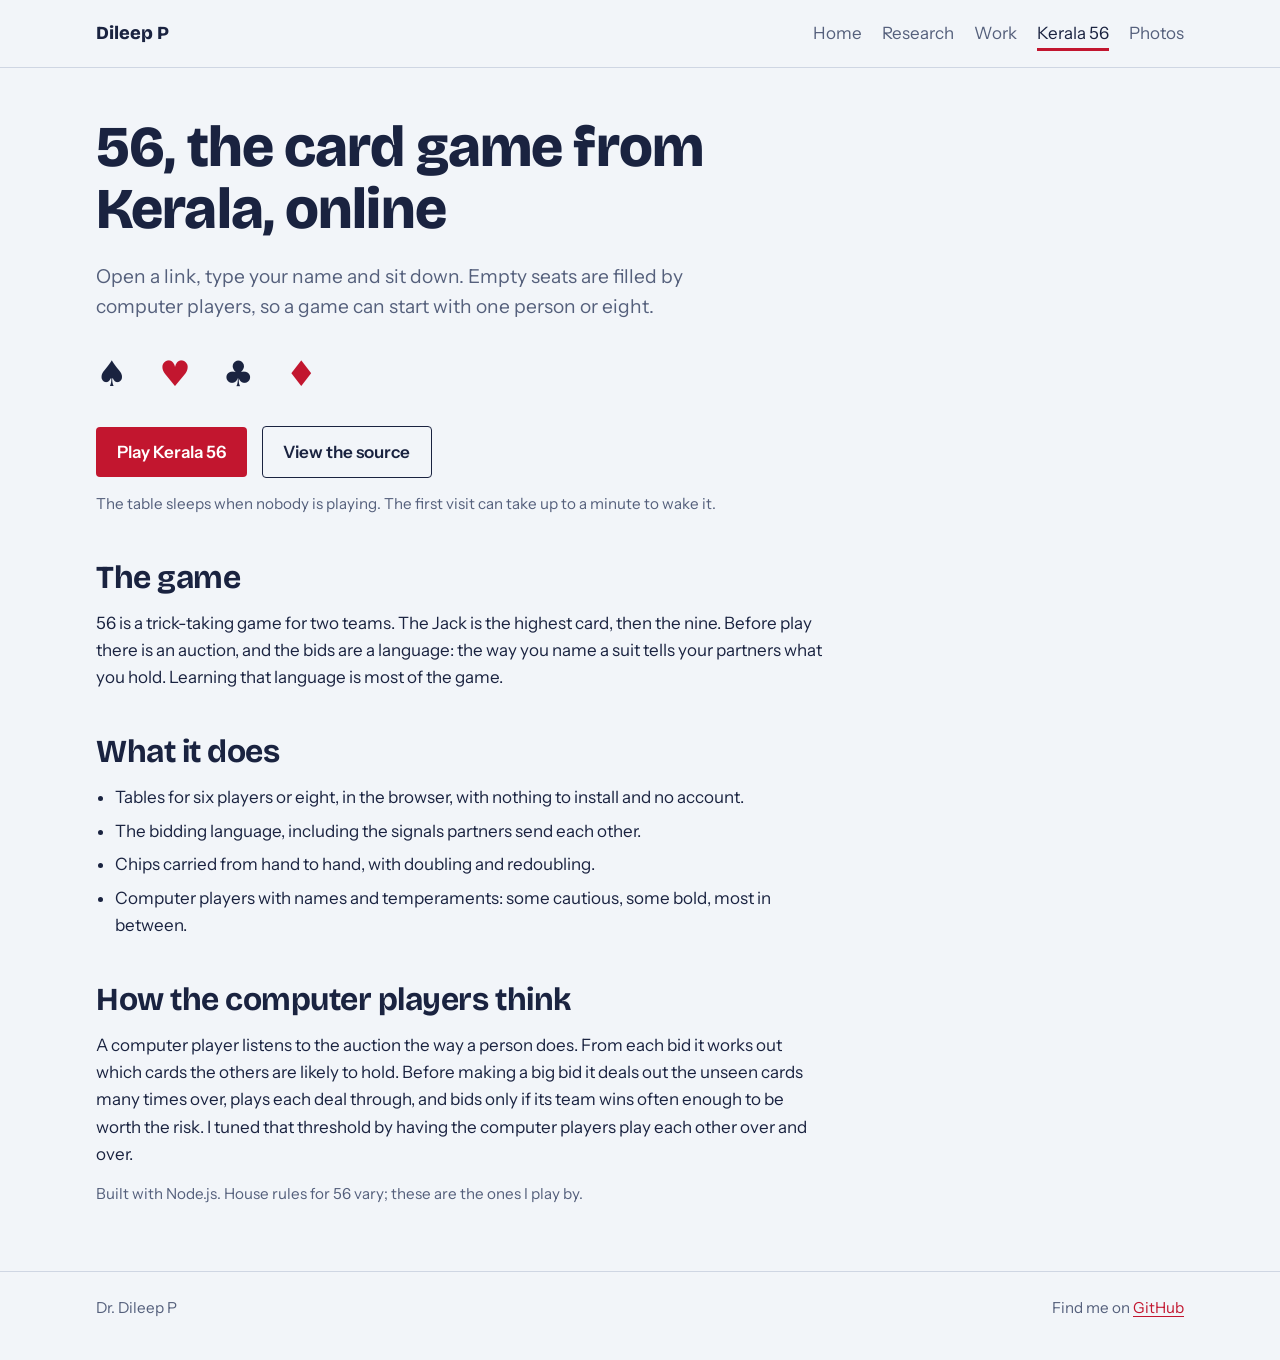
==== kerala56.html @ 721c2a9f "Personal website: home, research, work, Kerala 56, photos Co-Authored-By: Claude Fable 5.2 <noreply@" ====
<!DOCTYPE html>
<html lang="en">
<head>
<meta charset="utf-8">
<meta name="viewport" content="width=device-width, initial-scale=1">
<title>Kerala 56 - Dileep P</title>
<meta name="description" content="An online table for 56, the Kerala card game, with computer players that bid by simulation.">
<link rel="preconnect" href="https://fonts.googleapis.com">
<link rel="preconnect" href="https://fonts.gstatic.com" crossorigin>
<link href="https://fonts.googleapis.com/css2?family=Bricolage+Grotesque:opsz,wght@12..96,700;12..96,800&amp;family=Instrument+Sans:wght@400;600&amp;display=swap" rel="stylesheet">
<link rel="stylesheet" href="css/site.css">
</head>
<body>
  <header class="site-header">
    <div class="wrap">
      <a class="site-name" href="index.html">Dileep P</a>
      <nav aria-label="Main">
        <a href="index.html">Home</a>
        <a href="research.html">Research</a>
        <a href="work.html">Work</a>
        <a href="kerala56.html" aria-current="page">Kerala 56</a>
        <a href="photos.html">Photos</a>
      </nav>
    </div>
  </header>
  <main>
    <div class="wrap">
      <h1 class="page-title">56, the card game from Kerala, online</h1>
      <p class="standfirst">Open a link, type your name and sit down. Empty seats are filled by computer players, so a game can start with one person or eight.</p>
      <p class="suits" aria-hidden="true">&spades; <span class="warm">&hearts;</span> &clubs; <span class="warm">&diams;</span></p>
      <a class="button" href="https://kerala-56.onrender.com">Play Kerala 56</a>
      <a class="button quiet" href="https://github.com/p-dileep/kerala-56">View the source</a>
      <p class="note">The table sleeps when nobody is playing. The first visit can take up to a minute to wake it.</p>

      <div class="prose">
        <h2>The game</h2>
        <p>56 is a trick-taking game for two teams. The Jack is the highest card, then the nine. Before play there is an auction, and the bids are a language: the way you name a suit tells your partners what you hold. Learning that language is most of the game.</p>

        <h2>What it does</h2>
        <ul>
          <li>Tables for six players or eight, in the browser, with nothing to install and no account.</li>
          <li>The bidding language, including the signals partners send each other.</li>
          <li>Chips carried from hand to hand, with doubling and redoubling.</li>
          <li>Computer players with names and temperaments: some cautious, some bold, most in between.</li>
        </ul>

        <h2>How the computer players think</h2>
        <p>A computer player listens to the auction the way a person does. From each bid it works out which cards the others are likely to hold. Before making a big bid it deals out the unseen cards many times over, plays each deal through, and bids only if its team wins often enough to be worth the risk. I tuned that threshold by having the computer players play each other over and over.</p>
        <p class="note">Built with Node.js. House rules for 56 vary; these are the ones I play by.</p>
      </div>
    </div>
  </main>
  <footer class="site-footer">
    <div class="wrap">
      <p>Dr. Dileep P</p>
      <p>Find me on <a href="https://github.com/p-dileep">GitHub</a></p>
    </div>
  </footer>
</body>
</html>
---- css/site.css ----
/* Palette drawn from the portrait: navy cap, red shirt, leaf and marigold behind. */
:root {
  --paper: #f2f5f9;
  --panel: #ffffff;
  --ink: #1a2340;
  --ink-soft: #55607c;
  --rule: #cfd6e3;
  --red: #c2162f;
  --leaf: #3f7242;
  --marigold: #e0a912;
  --display: "Bricolage Grotesque", "Trebuchet MS", "Segoe UI", sans-serif;
  --body: "Instrument Sans", "Segoe UI", system-ui, sans-serif;
  --measure: 66ch;
}

@media (prefers-color-scheme: dark) {
  :root {
    --paper: #121829;
    --panel: #1a2238;
    --ink: #e8ecf5;
    --ink-soft: #a3adc6;
    --rule: #2f3a58;
    --red: #ff6b7d;
    --leaf: #8fc98f;
    --marigold: #f2c230;
  }
}

*, *::before, *::after { box-sizing: border-box; }

html { -webkit-text-size-adjust: 100%; }

body {
  margin: 0;
  background: var(--paper);
  color: var(--ink);
  font-family: var(--body);
  font-size: 1.0625rem;
  line-height: 1.6;
}

img, svg { max-width: 100%; height: auto; display: block; }

a { color: var(--red); text-underline-offset: 0.18em; }
a:hover { text-decoration-thickness: 2px; }
:focus-visible { outline: 3px solid var(--marigold); outline-offset: 3px; }

h1, h2, h3 {
  font-family: var(--display);
  line-height: 1.08;
  letter-spacing: -0.015em;
  margin: 0;
}
h1 { font-size: clamp(2.6rem, 8vw, 5rem); font-weight: 800; }
h2 { font-size: clamp(1.5rem, 3.5vw, 2rem); font-weight: 700; margin-top: 2.75rem; }
h3 { font-size: 1.2rem; font-weight: 700; margin-top: 1.75rem; }
p { margin: 0.9rem 0 0; }

.wrap { width: min(100% - 2.5rem, 68rem); margin-inline: auto; }

/* Header */
.site-header { border-bottom: 1px solid var(--rule); }
.site-header .wrap {
  display: flex;
  flex-wrap: wrap;
  align-items: baseline;
  justify-content: space-between;
  gap: 0.25rem 1.5rem;
  padding-block: 1rem;
}
.site-name {
  font-family: var(--display);
  font-weight: 800;
  font-size: 1.15rem;
  color: var(--ink);
  text-decoration: none;
}
.site-header nav { display: flex; flex-wrap: wrap; gap: 0.25rem 1.25rem; }
.site-header nav a { color: var(--ink-soft); text-decoration: none; padding-block: 0.25rem; }
.site-header nav a:hover { color: var(--ink); }
.site-header nav a[aria-current="page"] {
  color: var(--ink);
  box-shadow: inset 0 -3px 0 var(--red);
}

main { padding-block: 3rem 4rem; }

/* Home hero */
.hero {
  display: grid;
  grid-template-columns: minmax(0, 1.15fr) minmax(0, 0.85fr);
  gap: 3rem;
  align-items: center;
}
.hero-text p { max-width: 34rem; font-size: 1.15rem; }
.hero-text .lede { color: var(--ink-soft); }
.portrait { position: relative; margin: 0 0 2rem; }
.portrait img {
  width: 100%;
  aspect-ratio: 4 / 5;
  object-fit: cover;
  border-radius: 4px;
}
/* The one flourish: a 16-point constellation that settles out of noise. */
.constellation {
  position: absolute;
  left: -2.25rem;
  bottom: -2rem;
  width: 8.5rem;
  padding: 0.9rem;
  background: var(--ink);
  border-radius: 4px;
}
.constellation circle {
  fill: var(--marigold);
  animation: settle 1.6s cubic-bezier(0.2, 0.9, 0.25, 1) both;
}
@media (prefers-color-scheme: dark) {
  .constellation { background: var(--panel); border: 1px solid var(--rule); }
}
@keyframes settle {
  from { transform: translate(var(--dx), var(--dy)); opacity: 0.35; }
  to { transform: translate(0, 0); opacity: 1; }
}
@media (prefers-reduced-motion: reduce) {
  .constellation circle { animation: none; }
}

/* Home: the three things */
.card-grid { margin-top: 4rem; border-top: 2px solid var(--ink); }
.card {
  display: grid;
  grid-template-columns: minmax(0, 14rem) minmax(0, 1fr);
  gap: 0.25rem 2rem;
  padding-block: 1.4rem;
  border-bottom: 1px solid var(--rule);
  color: inherit;
  text-decoration: none;
}
.card h2 { margin: 0; font-size: 1.5rem; }
.card p { margin: 0; color: var(--ink-soft); max-width: 40rem; }
.card:hover h2 { color: var(--red); }

/* Reading pages */
.page-title { max-width: 18ch; font-size: clamp(2.2rem, 6vw, 3.6rem); }
.standfirst { max-width: 40rem; font-size: 1.2rem; color: var(--ink-soft); margin-top: 1.25rem; }
.prose { max-width: var(--measure); }
.prose ul { padding-left: 1.2rem; margin: 0.9rem 0 0; }
.prose li { margin-top: 0.4rem; }
.prose cite { font-style: italic; }

.figure { margin: 2.25rem 0 0; }
.figure figcaption { color: var(--ink-soft); font-size: 0.95rem; margin-top: 0.6rem; max-width: var(--measure); }

.signals {
  display: grid;
  grid-template-columns: repeat(auto-fill, minmax(9rem, 1fr));
  gap: 1rem;
  max-width: 44rem;
}
.signals div {
  background: var(--panel);
  border: 1px solid var(--rule);
  border-radius: 4px;
  padding: 0.75rem 0.75rem 0.6rem;
  text-align: center;
  font-family: var(--display);
  font-weight: 700;
}
.signals svg { margin-bottom: 0.4rem; }
.signals line { stroke: var(--rule); stroke-width: 1; }
.signals circle { fill: var(--red); }

.suits {
  font-size: 2.2rem;
  letter-spacing: 0.35em;
  margin-top: 1.5rem;
  color: var(--ink);
}
.suits .warm { color: var(--red); }

.button {
  display: inline-block;
  margin: 1.5rem 0.75rem 0 0;
  padding: 0.7rem 1.3rem;
  border-radius: 4px;
  background: var(--red);
  color: #fff;
  font-weight: 600;
  text-decoration: none;
}
.button.quiet { background: transparent; color: var(--ink); border: 1.5px solid var(--ink); }
@media (prefers-color-scheme: dark) {
  .button { color: #121829; }
  .button.quiet { color: var(--ink); }
}
.note { color: var(--ink-soft); font-size: 0.95rem; }

/* Photos */
.gallery {
  display: grid;
  grid-template-columns: repeat(auto-fill, minmax(16rem, 1fr));
  gap: 1rem;
  margin-top: 2rem;
}
.gallery img { width: 100%; aspect-ratio: 4 / 3; object-fit: cover; border-radius: 4px; }

/* Footer */
.site-footer { border-top: 1px solid var(--rule); color: var(--ink-soft); font-size: 0.95rem; }
.site-footer .wrap {
  display: flex;
  flex-wrap: wrap;
  justify-content: space-between;
  gap: 0.5rem 2rem;
  padding-block: 1.5rem 2.5rem;
}
.site-footer p { margin: 0; }

@media (max-width: 700px) {
  main { padding-block: 2rem 3rem; }
  .hero { grid-template-columns: 1fr; gap: 2rem; }
  .portrait { order: -1; max-width: 20rem; margin-left: 1.25rem; }
  .constellation { left: -1.25rem; bottom: -1.5rem; width: 6.5rem; padding: 0.7rem; }
  .card { grid-template-columns: 1fr; }
}
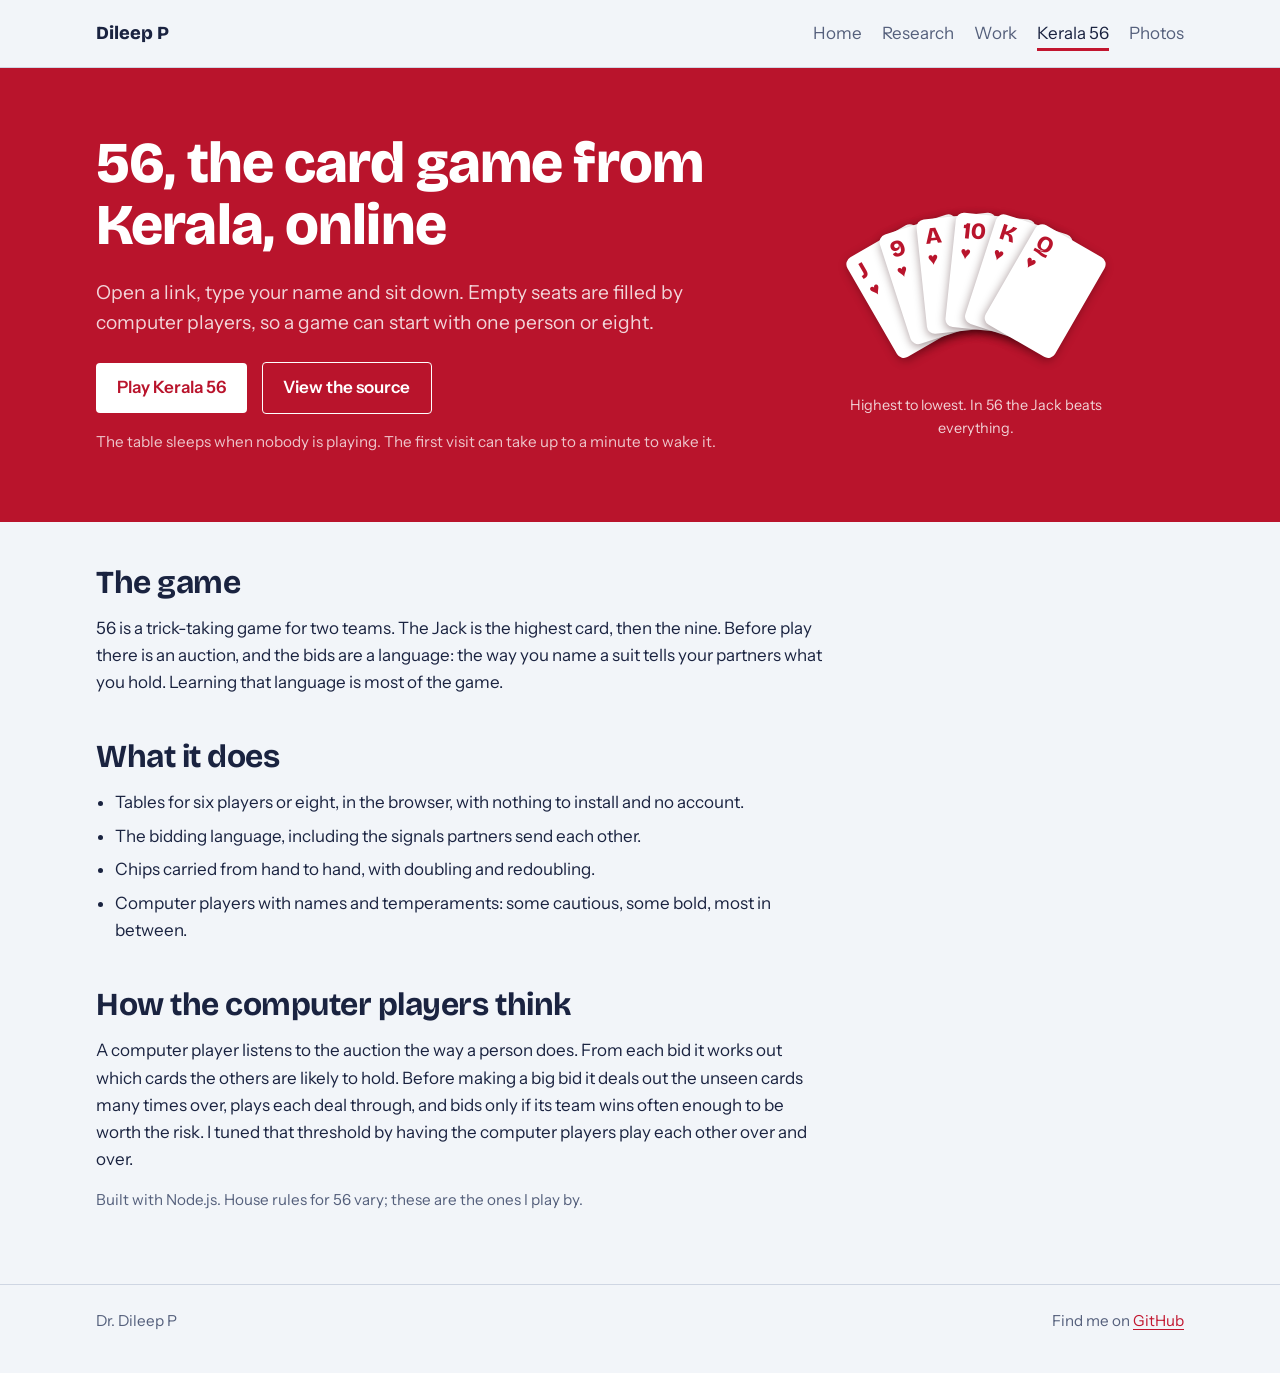
==== commit b98485b3: "Redesign: section bands, home panels, signal noise demo, card fan Co-Authored-By: Claude Fable 5.2 <" ====
--- a/kerala56.html
+++ b/kerala56.html
@@ -25,12 +25,19 @@
   </header>
   <main>
     <div class="wrap">
-      <h1 class="page-title">56, the card game from Kerala, online</h1>
-      <p class="standfirst">Open a link, type your name and sit down. Empty seats are filled by computer players, so a game can start with one person or eight.</p>
-      <p class="suits" aria-hidden="true">&spades; <span class="warm">&hearts;</span> &clubs; <span class="warm">&diams;</span></p>
-      <a class="button" href="https://kerala-56.onrender.com">Play Kerala 56</a>
-      <a class="button quiet" href="https://github.com/p-dileep/kerala-56">View the source</a>
-      <p class="note">The table sleeps when nobody is playing. The first visit can take up to a minute to wake it.</p>
+      <section class="band band-kerala">
+        <div class="band-text">
+          <h1 class="page-title">56, the card game from Kerala, online</h1>
+          <p class="standfirst">Open a link, type your name and sit down. Empty seats are filled by computer players, so a game can start with one person or eight.</p>
+          <a class="button" href="https://kerala-56.onrender.com">Play Kerala 56</a>
+          <a class="button quiet" href="https://github.com/p-dileep/kerala-56">View the source</a>
+          <p class="note">The table sleeps when nobody is playing. The first visit can take up to a minute to wake it.</p>
+        </div>
+        <div class="band-art">
+          <div class="fan" role="img" aria-label="Six hearts fanned in rank order: Jack, nine, ace, ten, king, queen"><span style="--i:0">J<small>&hearts;</small></span><span style="--i:1">9<small>&hearts;</small></span><span style="--i:2">A<small>&hearts;</small></span><span style="--i:3">10<small>&hearts;</small></span><span style="--i:4">K<small>&hearts;</small></span><span style="--i:5">Q<small>&hearts;</small></span></div>
+          <p class="fan-caption">Highest to lowest. In 56 the Jack beats everything.</p>
+        </div>
+      </section>
 
       <div class="prose">
         <h2>The game</h2>
--- a/css/site.css
+++ b/css/site.css
@@ -223,3 +223,187 @@
   .constellation { left: -1.25rem; bottom: -1.5rem; width: 6.5rem; padding: 0.7rem; }
   .card { grid-template-columns: 1fr; }
 }
+
+/* ---- Section colours: fixed, so the bands read the same in light and dark ---- */
+:root {
+  --navy-fixed: #1a2340;
+  --green-fixed: #2c5a35;
+  --red-fixed: #b9142c;
+  --gold-fixed: #e6b01e;
+  --on-band: #ffffff;
+}
+
+body { overflow-x: clip; }
+main { padding-block: 0 4.5rem; }
+.hero { padding-top: 3.5rem; }
+
+/* Full-width coloured band that opens each section page */
+.band {
+  margin-inline: calc(50% - 50vw);
+  padding: 4rem calc(50vw - 50%) 4.25rem;
+  display: grid;
+  grid-template-columns: minmax(0, 1.2fr) minmax(0, 0.8fr);
+  gap: 3rem;
+  align-items: center;
+  color: var(--on-band);
+  margin-bottom: 1rem;
+}
+.band .standfirst { color: rgb(255 255 255 / 0.82); }
+.band .note { color: rgb(255 255 255 / 0.75); margin-top: 1rem; }
+.band-research { background: var(--navy-fixed); }
+.band-work { background: var(--green-fixed); }
+.band-kerala { background: var(--red-fixed); }
+.band-photos { background: var(--gold-fixed); color: var(--navy-fixed); display: block; }
+.band-art { justify-self: center; width: min(100%, 20rem); }
+.band :focus-visible { outline-color: #fff; }
+
+.band-art .qam circle {
+  fill: var(--gold-fixed);
+  animation: settle 1.8s cubic-bezier(0.2, 0.9, 0.25, 1) both;
+}
+.band-art .qam line { stroke: rgb(255 255 255 / 0.25); stroke-width: 0.6; }
+@media (prefers-reduced-motion: reduce) {
+  .band-art .qam circle { animation: none; }
+}
+
+.band-art .curve .grid { stroke: rgb(255 255 255 / 0.18); stroke-width: 1; }
+.band-art .curve .tested { fill: none; stroke: var(--gold-fixed); stroke-width: 3; stroke-linejoin: round; stroke-linecap: round; }
+.band-art .curve .paper { fill: none; stroke: #fff; stroke-width: 3; stroke-dasharray: 2 7; stroke-linecap: round; }
+.band-art .curve text { fill: rgb(255 255 255 / 0.85); font: 600 11px var(--body); }
+
+.band .button { background: #fff; color: var(--red-fixed); }
+.band .button.quiet { background: transparent; color: #fff; border-color: #fff; }
+
+/* A hand of 56, highest card first */
+.fan { position: relative; height: 11rem; margin: 0.5rem 0 4rem; }
+.fan span {
+  position: absolute;
+  left: 50%;
+  bottom: 0;
+  width: 5rem;
+  height: 7.2rem;
+  margin-left: -2.5rem;
+  padding: 0.4rem 0.5rem;
+  background: #fff;
+  color: var(--red-fixed);
+  border-radius: 8px;
+  box-shadow: 0 3px 10px rgb(40 0 8 / 0.4);
+  font: 800 1.45rem/1 var(--display);
+  transform-origin: 50% 170%;
+  transform: rotate(calc((var(--i) - 2.5) * 12deg));
+}
+.fan small { display: block; font-size: 1.1rem; margin-top: 0.15rem; }
+.fan-caption { text-align: center; font-size: 0.9rem; color: rgb(255 255 255 / 0.8); margin-top: 0.9rem; }
+
+/* Home: three doors, one colour each */
+.panels {
+  display: grid;
+  grid-template-columns: repeat(3, minmax(0, 1fr));
+  gap: 1.25rem;
+  margin-top: 4.5rem;
+}
+.panel {
+  display: flex;
+  flex-direction: column;
+  min-height: 19rem;
+  padding: 1.5rem;
+  border-radius: 6px;
+  color: #fff;
+  text-decoration: none;
+  transition: transform 0.18s ease;
+}
+.panel:hover { transform: translateY(-4px); }
+.panel-research { background: var(--navy-fixed); }
+.panel-work { background: var(--green-fixed); }
+.panel-kerala { background: var(--red-fixed); }
+.panel .motif { height: 6.5rem; margin-bottom: auto; }
+.panel .motif svg { height: 100%; width: auto; }
+.panel .motif circle { fill: var(--gold-fixed); }
+.panel .motif polyline { fill: none; stroke: var(--gold-fixed); stroke-width: 4; stroke-linejoin: round; stroke-linecap: round; }
+.panel .motif.glyphs { font-size: 2.6rem; letter-spacing: 0.2em; line-height: 6.5rem; }
+.panel h2 { margin: 1.5rem 0 0; font-size: 1.7rem; }
+.panel p { margin: 0.5rem 0 0; color: rgb(255 255 255 / 0.85); font-size: 1rem; line-height: 1.5; }
+@media (prefers-reduced-motion: reduce) {
+  .panel { transition: none; }
+  .panel:hover { transform: none; }
+}
+
+/* Research: the noise demo */
+.demo {
+  display: grid;
+  grid-template-columns: minmax(0, 18rem) minmax(0, 1fr);
+  gap: 1.75rem;
+  align-items: center;
+  margin-top: 1.25rem;
+  padding: 1.25rem;
+  background: var(--panel);
+  border: 1px solid var(--rule);
+  border-radius: 6px;
+  max-width: 44rem;
+}
+.demo canvas { width: 100%; aspect-ratio: 1; border-radius: 4px; background: var(--paper); }
+.demo fieldset { border: 0; padding: 0; margin: 0; display: flex; flex-wrap: wrap; gap: 0.5rem; }
+.demo legend, .demo label.range { font-weight: 600; padding: 0; margin-bottom: 0.5rem; display: block; }
+.demo .chip { position: relative; }
+.demo .chip input { position: absolute; opacity: 0; inset: 0; }
+.demo .chip span {
+  display: block;
+  padding: 0.35rem 0.8rem;
+  border: 1.5px solid var(--rule);
+  border-radius: 999px;
+  font-family: var(--display);
+  font-weight: 700;
+  cursor: pointer;
+}
+.demo .chip input:checked + span { background: var(--ink); border-color: var(--ink); color: var(--paper); }
+.demo .chip input:focus-visible + span { outline: 3px solid var(--marigold); outline-offset: 3px; }
+.demo label.range { margin-top: 1.25rem; }
+.demo output { color: var(--red); font-variant-numeric: tabular-nums; }
+.demo input[type="range"] { width: 100%; accent-color: var(--red); }
+.demo .note { margin-top: 0.75rem; }
+
+/* Work: how an idea earns its way to live */
+.steps {
+  list-style: none;
+  counter-reset: step;
+  display: grid;
+  grid-template-columns: repeat(4, minmax(0, 1fr));
+  gap: 1rem;
+  padding: 0;
+  margin: 2.5rem 0 0;
+}
+.steps li {
+  counter-increment: step;
+  padding: 1rem 1rem 1.1rem;
+  background: var(--panel);
+  border: 1px solid var(--rule);
+  border-top: 4px solid var(--leaf);
+  border-radius: 4px;
+  font-size: 0.98rem;
+  line-height: 1.45;
+  color: var(--ink-soft);
+}
+.steps li::before {
+  content: counter(step);
+  display: block;
+  font: 800 1.6rem/1 var(--display);
+  color: var(--leaf);
+  margin-bottom: 0.5rem;
+}
+.steps strong { display: block; color: var(--ink); font-family: var(--display); font-size: 1.1rem; margin-bottom: 0.2rem; }
+
+.gallery img { transition: transform 0.18s ease; }
+.gallery a:hover img { transform: scale(1.015); }
+
+@media (max-width: 800px) {
+  .band { grid-template-columns: 1fr; gap: 2rem; padding-block: 2.5rem 2.75rem; }
+  .band-art { width: min(100%, 16rem); }
+  .panels { grid-template-columns: 1fr; margin-top: 3.5rem; }
+  .panel { min-height: 0; }
+  .panel .motif { height: 4.5rem; margin-bottom: 0; }
+  .panel .motif.glyphs { line-height: 4.5rem; font-size: 2rem; }
+  .demo { grid-template-columns: 1fr; }
+  .demo canvas { max-width: 18rem; }
+  .steps { grid-template-columns: 1fr 1fr; }
+  .hero { padding-top: 2rem; }
+}
